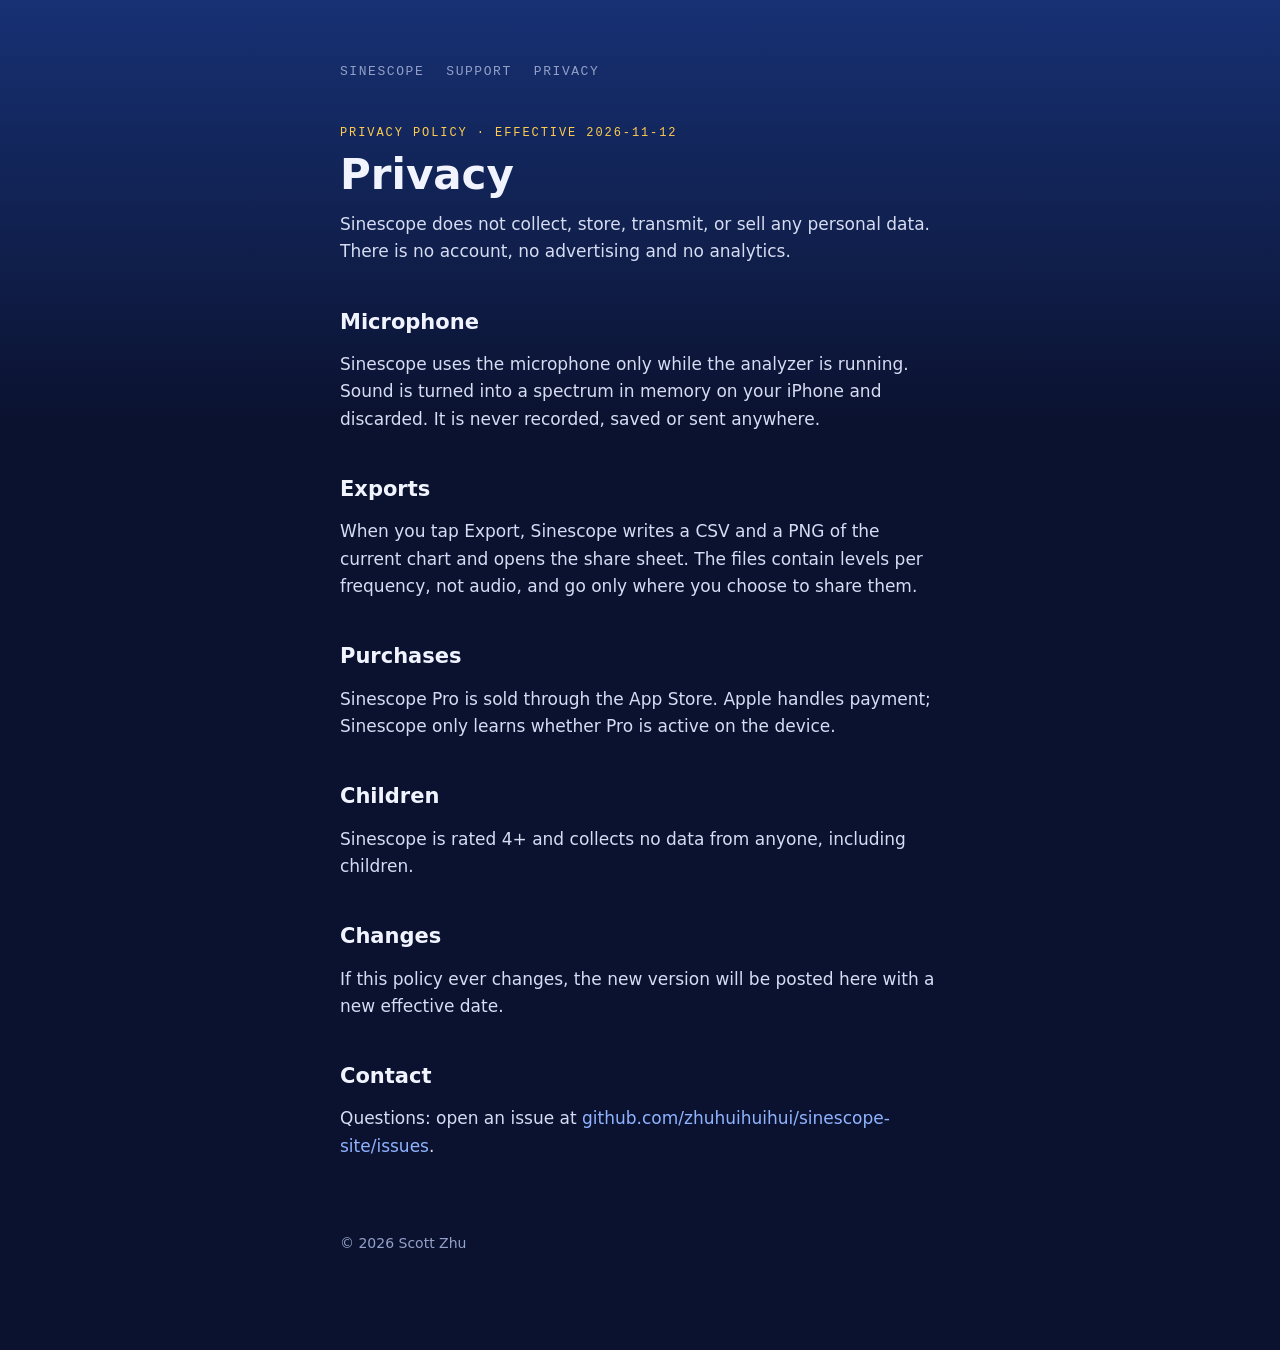
==== privacy.html @ 6e5eeee9 "Sinescope site: home, support, privacy Co-Authored-By: Claude Opus 5.5 <noreply@anthropic.com>" ====
<!doctype html><html lang="en"><head><meta charset="utf-8"><meta name="viewport" content="width=device-width,initial-scale=1"><title>Sinescope — Privacy Policy</title><link rel="stylesheet" href="style.css"></head><body><main>
<nav><a href="./">Sinescope</a><a href="support">Support</a><a href="privacy">Privacy</a></nav>
<p class="k">Privacy policy · effective 2026-11-12</p><h1>Privacy</h1>
<p>Sinescope does not collect, store, transmit, or sell any personal data. There is no account, no advertising and no analytics.</p>
<h2>Microphone</h2><p>Sinescope uses the microphone only while the analyzer is running. Sound is turned into a spectrum in memory on your iPhone and discarded. It is never recorded, saved or sent anywhere.</p>
<h2>Exports</h2><p>When you tap Export, Sinescope writes a CSV and a PNG of the current chart and opens the share sheet. The files contain levels per frequency, not audio, and go only where you choose to share them.</p>
<h2>Purchases</h2><p>Sinescope Pro is sold through the App Store. Apple handles payment; Sinescope only learns whether Pro is active on the device.</p>
<h2>Children</h2><p>Sinescope is rated 4+ and collects no data from anyone, including children.</p>
<h2>Changes</h2><p>If this policy ever changes, the new version will be posted here with a new effective date.</p>
<h2>Contact</h2><p>Questions: open an issue at <a href="https://github.com/zhuhuihuihui/sinescope-site/issues">github.com/zhuhuihuihui/sinescope-site/issues</a>.</p>
<footer>© 2026 Scott Zhu</footer></main></body></html>
---- style.css ----
:root{--stage:#0b1230;--surface:#141d45;--muted:#93a0c8;--ink:#f1f4ff;--gold:#ffcc4d;--blue:#8fb3ff}
*{box-sizing:border-box}body{margin:0;background:linear-gradient(#173174,var(--stage) 420px);background-color:var(--stage);color:var(--ink);font:17px/1.6 ui-rounded,-apple-system,"SF Pro Rounded",system-ui,sans-serif}
main{max-width:640px;margin:0 auto;padding:64px 20px 96px}h1{font-weight:700;font-size:42px;line-height:1.15;margin:0 0 10px}
h2{font-weight:700;font-size:21px;margin:40px 0 8px}.k{font:12px/1 ui-monospace,Menlo,monospace;letter-spacing:.16em;text-transform:uppercase;color:var(--gold)}
a{color:var(--blue);text-decoration:none}a:hover{text-decoration:underline}p{margin:12px 0;color:#d6dcf2}ul{padding-left:20px;color:#d6dcf2}
.btn{display:inline-block;background:var(--gold);color:#0b1230;font-weight:700;padding:13px 22px;border-radius:14px;margin-top:8px}
.shot{display:block;width:100%;max-width:360px;margin:36px auto;border-radius:28px}
nav{display:flex;gap:22px;margin-bottom:48px}nav a{font:13px ui-monospace,Menlo,monospace;letter-spacing:.12em;text-transform:uppercase;color:var(--muted)}
footer{margin-top:72px;color:var(--muted);font-size:14px}
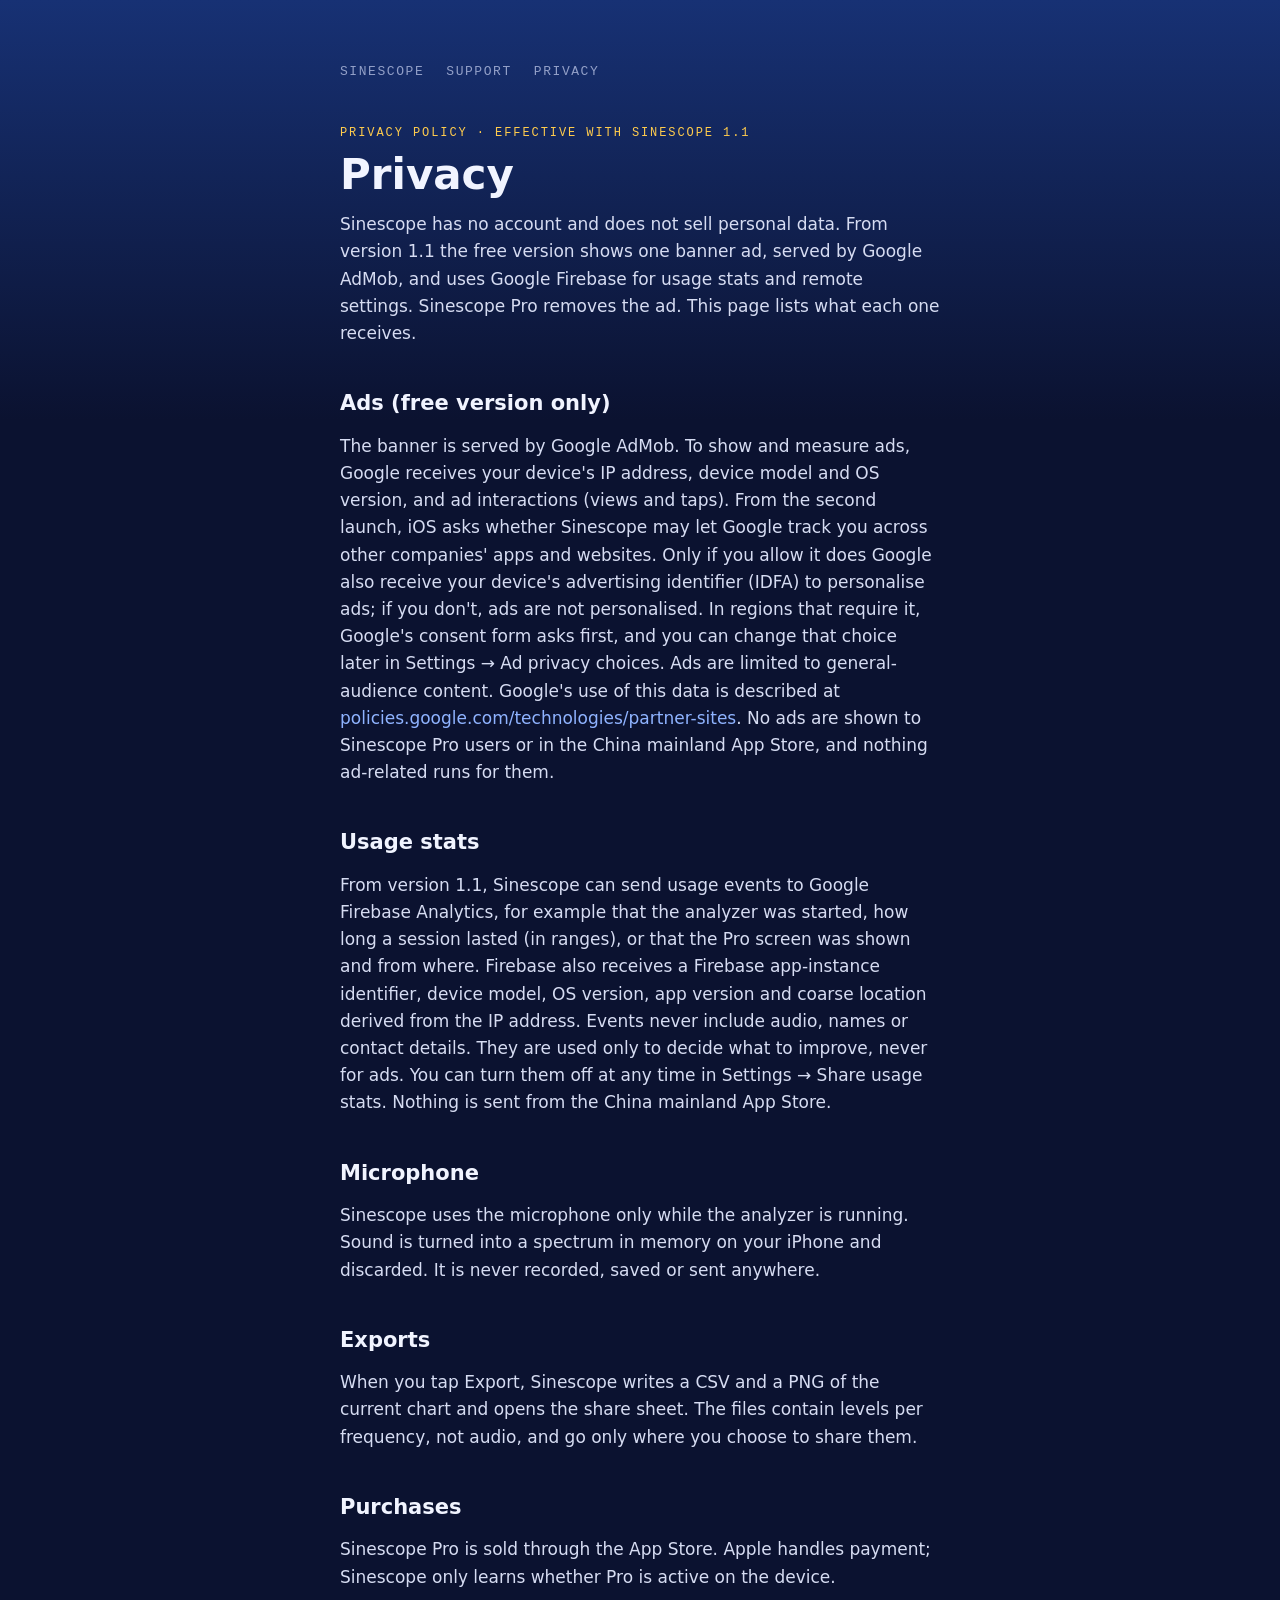
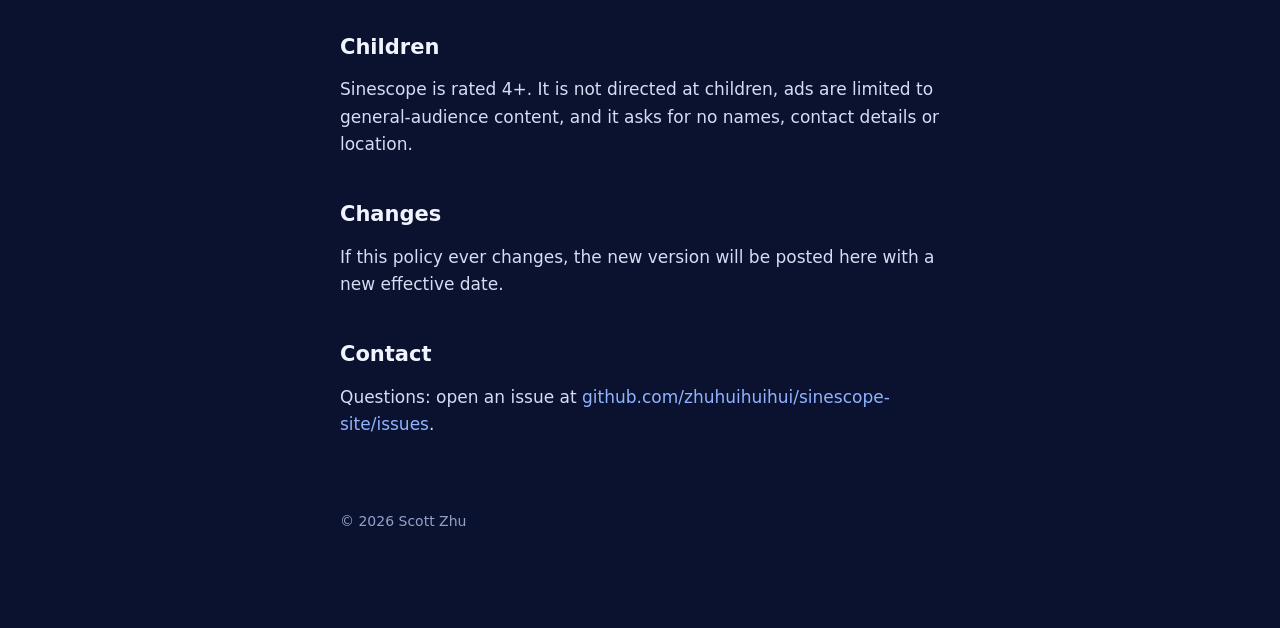
==== commit 37dc91fa: "Privacy and home copy for Sinescope 1.1 (AdMob banner, Firebase); merge on 1.1 release Co-Authored-B" ====
--- a/privacy.html
+++ b/privacy.html
@@ -1,11 +1,13 @@
 <!doctype html><html lang="en"><head><meta charset="utf-8"><meta name="viewport" content="width=device-width,initial-scale=1"><title>Sinescope — Privacy Policy</title><link rel="stylesheet" href="style.css"></head><body><main>
 <nav><a href="./">Sinescope</a><a href="support">Support</a><a href="privacy">Privacy</a></nav>
-<p class="k">Privacy policy · effective 2026-11-12</p><h1>Privacy</h1>
-<p>Sinescope does not collect, store, transmit, or sell any personal data. There is no account, no advertising and no analytics.</p>
+<p class="k">Privacy policy · effective with Sinescope 1.1</p><h1>Privacy</h1>
+<p>Sinescope has no account and does not sell personal data. From version 1.1 the free version shows one banner ad, served by Google AdMob, and uses Google Firebase for usage stats and remote settings. Sinescope Pro removes the ad. This page lists what each one receives.</p>
+<h2>Ads (free version only)</h2><p>The banner is served by Google AdMob. To show and measure ads, Google receives your device's IP address, device model and OS version, and ad interactions (views and taps). From the second launch, iOS asks whether Sinescope may let Google track you across other companies' apps and websites. Only if you allow it does Google also receive your device's advertising identifier (IDFA) to personalise ads; if you don't, ads are not personalised. In regions that require it, Google's consent form asks first, and you can change that choice later in Settings → Ad privacy choices. Ads are limited to general-audience content. Google's use of this data is described at <a href="https://policies.google.com/technologies/partner-sites">policies.google.com/technologies/partner-sites</a>. No ads are shown to Sinescope Pro users or in the China mainland App Store, and nothing ad-related runs for them.</p>
+<h2>Usage stats</h2><p>From version 1.1, Sinescope can send usage events to Google Firebase Analytics, for example that the analyzer was started, how long a session lasted (in ranges), or that the Pro screen was shown and from where. Firebase also receives a Firebase app-instance identifier, device model, OS version, app version and coarse location derived from the IP address. Events never include audio, names or contact details. They are used only to decide what to improve, never for ads. You can turn them off at any time in Settings → Share usage stats. Nothing is sent from the China mainland App Store.</p>
 <h2>Microphone</h2><p>Sinescope uses the microphone only while the analyzer is running. Sound is turned into a spectrum in memory on your iPhone and discarded. It is never recorded, saved or sent anywhere.</p>
 <h2>Exports</h2><p>When you tap Export, Sinescope writes a CSV and a PNG of the current chart and opens the share sheet. The files contain levels per frequency, not audio, and go only where you choose to share them.</p>
 <h2>Purchases</h2><p>Sinescope Pro is sold through the App Store. Apple handles payment; Sinescope only learns whether Pro is active on the device.</p>
-<h2>Children</h2><p>Sinescope is rated 4+ and collects no data from anyone, including children.</p>
+<h2>Children</h2><p>Sinescope is rated 4+. It is not directed at children, ads are limited to general-audience content, and it asks for no names, contact details or location.</p>
 <h2>Changes</h2><p>If this policy ever changes, the new version will be posted here with a new effective date.</p>
 <h2>Contact</h2><p>Questions: open an issue at <a href="https://github.com/zhuhuihuihui/sinescope-site/issues">github.com/zhuhuihuihui/sinescope-site/issues</a>.</p>
 <footer>© 2026 Scott Zhu</footer></main></body></html>
